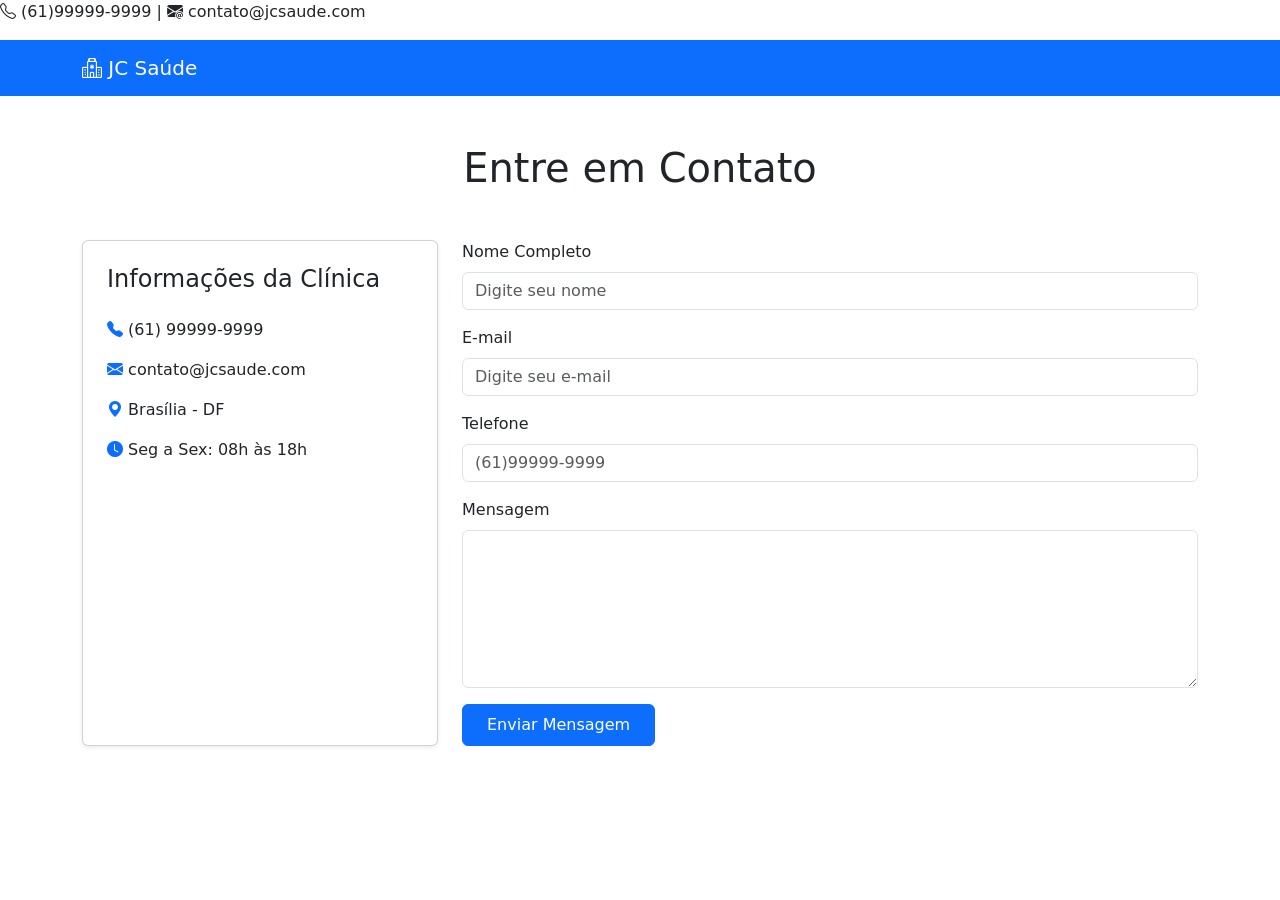
==== contato.html @ 6d7737a3 "feat: cria página de contato" ====
<!DOCTYPE html>
<html lang="pt-BR">

<head>
    <meta charset="UTF-8">
    <meta name="viewport"
    content="width=device-width, initial-scale=1.0">

    <title>Contato - JC Saúde System</title>

<!-- Bootstrap -->
     <link href="https://cdn.jsdelivr.net/npm/bootstrap@5.3.8/dist/css/bootstrap.min.css" rel="stylesheet">

<!-- Bootstrap Ícones -->
      <link rel="stylesheet" href="https://cdn.jsdelivr.net/npm/bootstrap-icons@1.13.1/font/bootstrap-icons.min.css">

<!-- CSS Personalizado -->
      <link rel="stylesheet" href="css/style.css">

</head>

<body>
<!-- Cabeçalho Superior -->  
 <header>
    <p>
        <i class="bi bi-telephone"></i> (61)99999-9999 | 
        <i class="bi bi-envelope-at-fill"></i> contato@jcsaude.com
    </p>
 </header>

 <!-- Navbar -->
  <nav class="navbar navbar-expand-lg bg-primary navbar-dark">
    <div class="container">
        <a class="navbar-brand" href="index.html">
            <i class="bi bi-hospital"></i> JC Saúde
        </a>
    </div>
  </nav>
  
<!-- Conteúdo Principal -->
   <main>

<!-- Seção Contato -->
    <section class="py-5">
        <div class="container">

<!-- Título -->
            <h1 class="text-center mb-5">
                Entre em Contato
            </h1>

            <div class="row align-items-center-start">

<!-- Informações da Clínica -->
                <div class="col-md-4 mb-4">

                    <div class="card shadow-sm p-4 h-100">

                        <h4 class="mb-4">
                            Informações da Clínica
                        </h4>

                        <p>
                            <i class="bi bi-telephone-fill text-primary"></i>
                            (61) 99999-9999
                        </p>

                        <p>
                            <i class="bi bi-envelope-fill text-primary"></i>
                            contato@jcsaude.com
                        </p>

                        <p>
                            <i class="bi bi-geo-alt-fill text-primary"></i>
                            Brasília - DF
                        </p>

                        <p>
                            <i class="bi bi-clock-fill text-primary"></i>
                            Seg a Sex: 08h às 18h
                        </p>

                    </div>
                  </div>           

<!-- Formulário -->
                  <div class="col-md-8 mb-4">

                   <form>                    
                        
<!-- Campo Nome -->
                        <div class="mb-3">
                            <label class="form-label">
                                Nome Completo
                            </label>
                            <input 
                            type="text" 
                            class="form-control" 
                            placeholder="Digite seu nome">
                        </div>

<!-- Campo E-mail -->
                        <div class="mb-3">
                            <label class="form-label">
                                E-mail
                            </label>
                            <input 
                            type="email" 
                            class="form-control" 
                            placeholder="Digite seu e-mail">
                        </div>

<!-- Campo Telefone -->
                        <div class="mb-3">
                            <label class="form-label">
                                Telefone
                            </label>
                            <input 
                            type="tel" 
                            class="form-control" 
                            placeholder="(61)99999-9999">
                        </div>

<!-- Campo Mensagem -->
                        <div class="mb-3">
                            <label class="form-label">
                                Mensagem
                            </label>
                            <textarea
                            class="form-control" 
                            rows="6"
                            placeholder="Digite sua mensagem">
                            </textarea>
                        </div>

<!-- Botão Enviar -->
                        <button
                        type="submit"
                        class="btn btn-primary px-4 py-2">
                         Enviar Mensagem
                        </button>

                    </form>

                </div>
              </div>
            </div>
          
    </section>
   </main>
</body>
</html>
---- css/style.css ----
/* Navegação */
html {
    scroll-behavior: smooth;
}

/* Efeito Hover dos Cards */
.card {transition: all 0.3s ease;
}

.card:hover {
    transform: translateY(-5px);
    box-shadow: 0 10px 25px rgba(0, 0, 0, 0.15);
}

/* Efeito Hover dos Botões */
.btn:hover {
    transform: translateY(-3px);
}
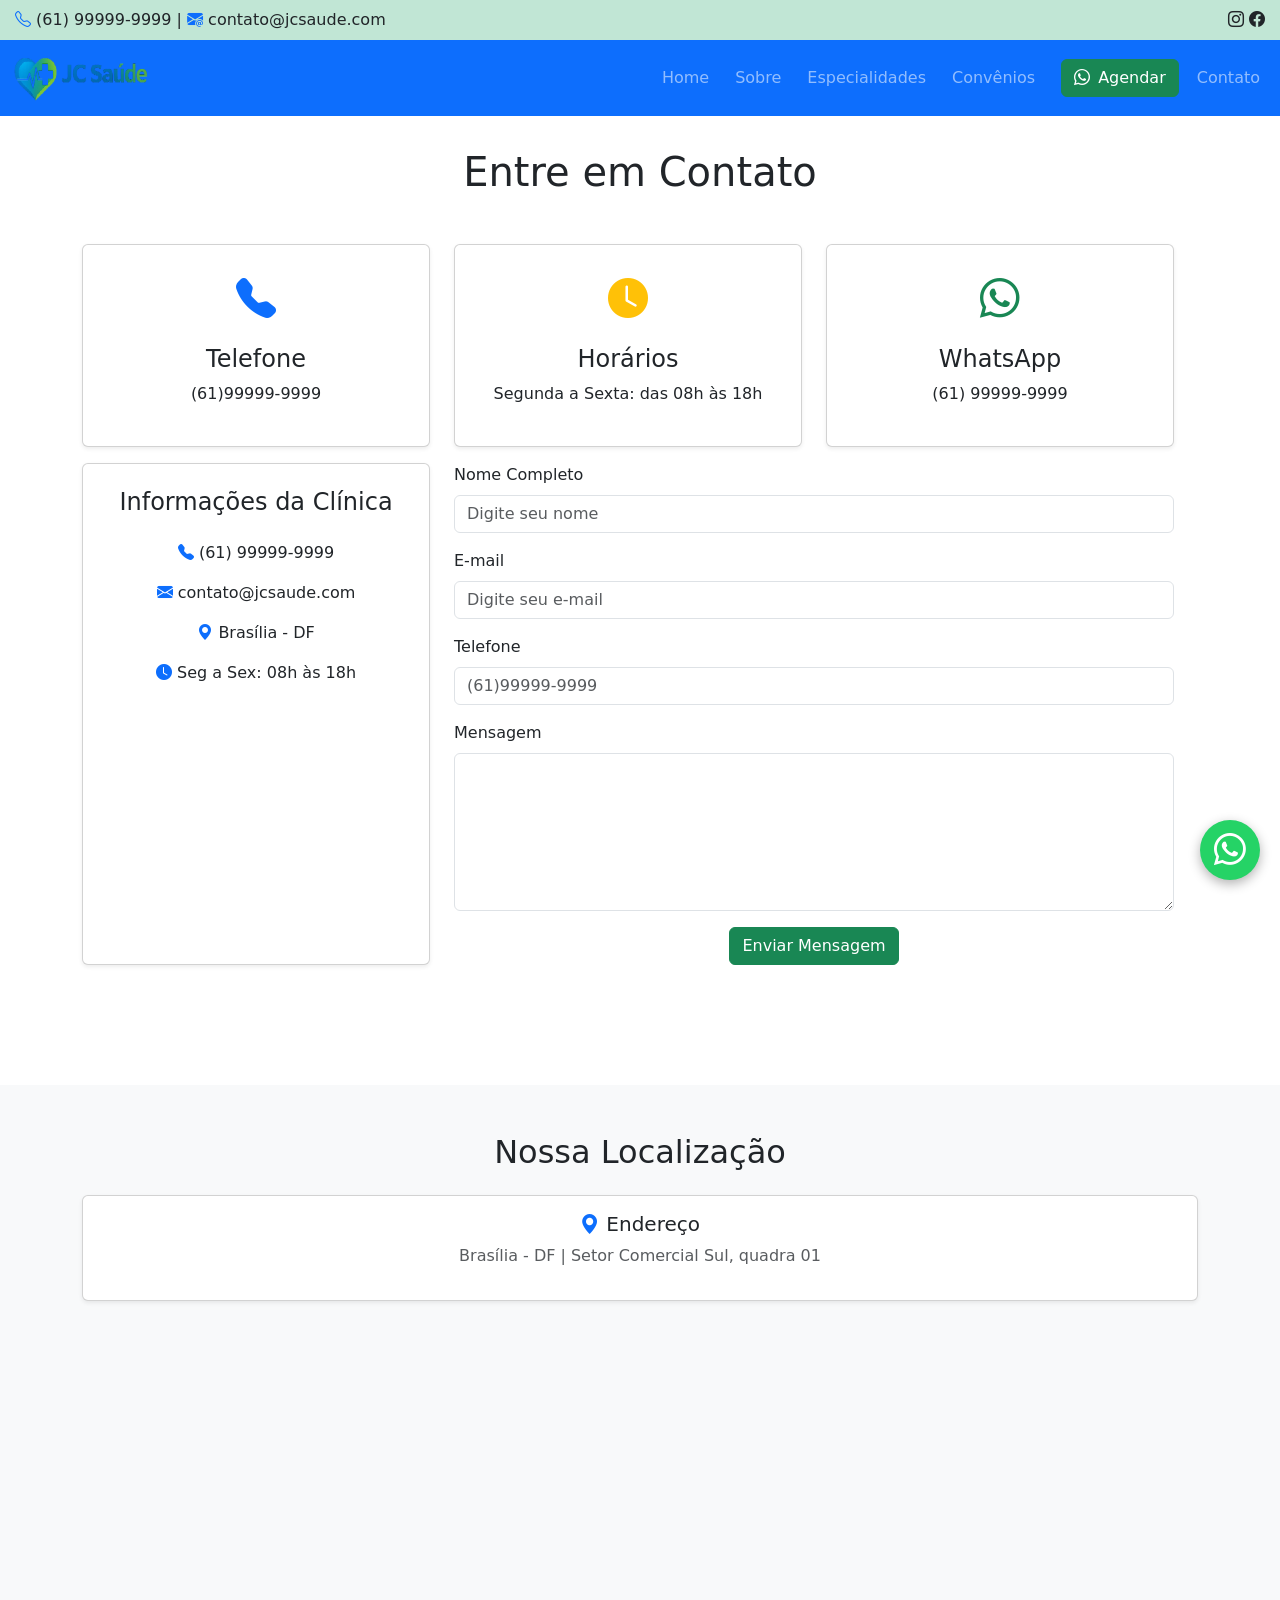
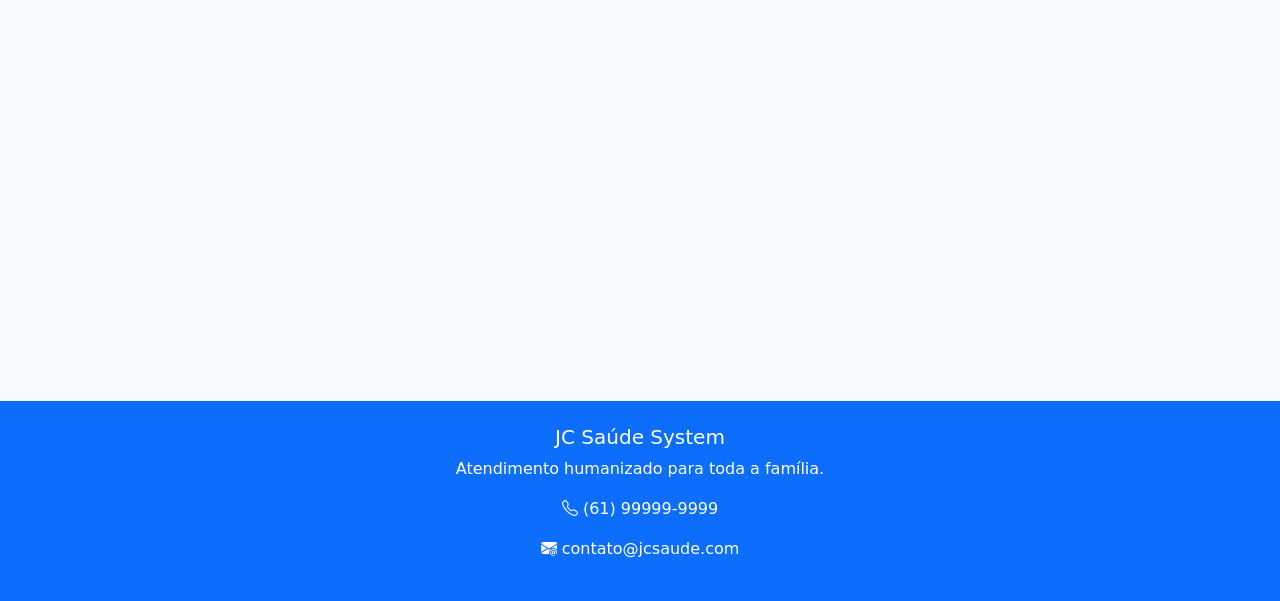
==== commit 0a9a1aa2: "Adiciona mapa e botão flutuante do WhatsApp" ====
--- a/contato.html
+++ b/contato.html
@@ -20,22 +20,80 @@
 </head>
 
 <body>
+
+<!-- Botão Flutuante WhatsApp --> 
+    <a href="https://wa.me/5561999999999" 
+       class="whatsapp-float" 
+       target="_blank">
+       <i class="bi bi-whatsapp"></i>
+    </a>
+
 <!-- Cabeçalho Superior -->  
  <header>
-    <p>
-        <i class="bi bi-telephone"></i> (61)99999-9999 | 
-        <i class="bi bi-envelope-at-fill"></i> contato@jcsaude.com
-    </p>
- </header>
-
- <!-- Navbar -->
-  <nav class="navbar navbar-expand-lg bg-primary navbar-dark">
-    <div class="container">
-        <a class="navbar-brand" href="index.html">
-            <i class="bi bi-hospital"></i> JC Saúde
-        </a>
-    </div>
-  </nav>
+        <div>
+          <i class="bi bi-telephone text-primary">
+          </i> (61) 99999-9999 | 
+          <i class="bi bi-envelope-at-fill text-primary">
+          </i> contato@jcsaude.com
+        </div>
+
+        <div>
+          <i class="bi bi-instagram"></i>
+          <i class="bi bi-facebook"></i>
+        </div>
+    </header>
+
+ <!-- Navbar Barra de Navegação -->
+  <nav class="navbar navbar-expand-lg bg-primary navbar-dark fixed-top">
+
+        <div class="container-fluid">
+
+          <a class="navbar-brand" href="index.html">
+            <img src="img/logo2.png" alt="JC Saúde" style="height: 50px;">
+          </a>
+            
+          <button class="navbar-toggler"
+              type="button"
+              data-bs-toggle="collapse"
+              data-bs-target="#menu">
+            <span class="navbar-toggler-icon"></span>
+          </button>
+
+          <div class="collapse navbar-collapse"
+          id="menu">
+
+          <ul class="navbar-nav ms-auto">
+
+            <li class="nav-item">
+              <a class="nav-link"href="index.html">Home</a>
+            </li>
+
+            <li class="nav-item">
+              <a class="nav-link"href="index.html#sobre">Sobre</a>
+            </li>
+
+            <li class="nav-item">
+              <a class="nav-link" href="index.html#especialidades">Especialidades</a>
+            </li>
+
+            <li class="nav-item">
+              <a class="nav-link" href="index.html#convenios">Convênios</a>
+            </li>
+
+            <li class="nav-item">
+              <a class="btn btn-success ms-2" href="index.html#agendamento">
+                <i class="bi bi-whatsapp me-2"></i>Agendar
+              </a>
+            </li>
+
+            <li class="nav-item">
+              <a class="nav-link" href="contato.html">Contato</a>
+            </li>
+
+          </ul>
+        </div>
+      </div>
+    </nav>
   
 <!-- Conteúdo Principal -->
    <main>
@@ -50,6 +108,33 @@
             </h1>
 
             <div class="row align-items-center-start">
+   
+<!-- Cards de Contato -->
+ <div class="row text-center mb-5">
+
+    <div class="col-md-4 mb-3">
+        <div class="card shadow-sm p-4">
+            <i class="bi bi-telephone-fill text-primary fs-1"></i>
+            <h4 class="mt-3">Telefone</h4>
+            <p>(61)99999-9999</p>
+        </div>
+    </div>
+
+    <div class="col-md-4 mb-3">
+        <div class="card shadow-sm p-4">
+            <i class="bi bi-clock-fill text-warning fs-1"></i>
+            <h4 class="mt-3">Horários</h4>
+            <p>Segunda a Sexta: das 08h às 18h</p>
+        </div>
+    </div>
+
+    <div class="col-md-4 mb-3">
+        <div class="card shadow-sm p-4">
+            <i class="bi bi-whatsapp text-success fs-1"></i>
+            <h4 class="mt-3">WhatsApp</h4>
+            <p>(61) 99999-9999</p>
+        </div>
+    </div>
 
 <!-- Informações da Clínica -->
                 <div class="col-md-4 mb-4">
@@ -90,7 +175,7 @@
                         
 <!-- Campo Nome -->
                         <div class="mb-3">
-                            <label class="form-label">
+                            <label class="form-label text-start d-block">
                                 Nome Completo
                             </label>
                             <input 
@@ -101,7 +186,7 @@
 
 <!-- Campo E-mail -->
                         <div class="mb-3">
-                            <label class="form-label">
+                            <label class="form-label text-start d-block">
                                 E-mail
                             </label>
                             <input 
@@ -112,7 +197,7 @@
 
 <!-- Campo Telefone -->
                         <div class="mb-3">
-                            <label class="form-label">
+                            <label class="form-label text-start d-block">
                                 Telefone
                             </label>
                             <input 
@@ -123,7 +208,7 @@
 
 <!-- Campo Mensagem -->
                         <div class="mb-3">
-                            <label class="form-label">
+                            <label class="form-label text-start d-block">
                                 Mensagem
                             </label>
                             <textarea
@@ -136,7 +221,7 @@
 <!-- Botão Enviar -->
                         <button
                         type="submit"
-                        class="btn btn-primary px-4 py-2">
+                        class="btn btn-success">
                          Enviar Mensagem
                         </button>
 
@@ -148,5 +233,54 @@
           
     </section>
    </main>
+
+   <!-- Localização -->
+     <section class="py-5 bg-light">
+        <div class="container">
+
+            <h2 class="text-center mb-4">
+                Nossa Localização
+            </h2>
+
+            <div class=" card shadow-sm mb-4">
+                <div class="card-body text-center">
+                    <h5>
+                        <i class="bi bi-geo-alt-fill text-primary"></i>
+                        Endereço
+                    </h5>
+                    <p class="text-center text-muted mb-3">
+                        Brasília - DF | Setor Comercial Sul, quadra 01
+                    </p>
+                </div>
+            </div>
+
+            <div class="ratio ratio-16x9">
+                <iframe src="https://www.google.com/maps/embed?pb=!1m18!1m12!1m3!1d245796.23966469977!2d-48.10217360681622!3d-15.72115649950238!2m3!1f0!2f0!3f0!3m2!1i1024!2i768!4f13.1!3m3!1m2!1s0x935a3d18df9ae275%3A0x738470e469754a24!2sBras%C3%ADlia%20-%20Plano%20Piloto%2C%20Bras%C3%ADlia%20-%20DF!5e0!3m2!1spt-BR!2sbr!4v1781704507107!5m2!1spt-BR!2sbr"
+                style="border:0;" 
+                allowfullscreen="" 
+                 loading="lazy">  
+                 referrerpolicy="no-referrer-when-downgrade">                
+                </iframe>
+            </div>
+
+        </div>
+
+     </section>
+
+   <!-- Rodapé -->
+    <footer id="contato" class="bg-primary text-white py-4">
+      
+      <div class="container text-center">
+
+        <h5>JC Saúde System</h5>
+
+        <p>Atendimento humanizado para toda a família.</p>
+
+        <p><i class="bi bi-telephone"></i> (61) 99999-9999</p>
+
+        <p><i class="bi bi-envelope-at-fill"></i> contato@jcsaude.com</p>
+
+      </div>
+    </footer>
 </body>
 </html>
--- a/css/style.css
+++ b/css/style.css
@@ -10,9 +10,79 @@
 .card:hover {
     transform: translateY(-5px);
     box-shadow: 0 10px 25px rgba(0, 0, 0, 0.15);
+    background-color: #28a745;
+    color: white;
 }
 
 /* Efeito Hover dos Botões */
 .btn:hover {
-    transform: translateY(-3px);
+    color: white !important;
+}
+
+
+/* Cabeçalho Superior */
+header {
+    height: 40px;
+    background-color: #c1e6d5;
+    padding: 8px 15px;
+    display: flex;
+    justify-content: space-between;
+    align-items: center;
+}
+header i:hover {
+    cursor: pointer;
+    transition: 0.3s;
+    color: #0d6efd;
+}
+
+/* Menu Fixo */
+.navbar.fixed-top {
+top: 40px;
+}
+
+.navbar-nav .nav-link {
+    font-family: 1.2rem;
+    font-weight: 500;
+}
+
+header {
+    position: fixed;
+    top: 0;
+    width: 100%;
+    z-index: 1030;
+}
+.navbar-nav {
+    display: flex;
+    align-items: center;
+    gap: 10px;
+}
+body {
+    padding-top: 100px;
+}
+
+/* Botão Flutuante WhatsApp */
+.whatsapp-float {
+    position: fixed;
+    width: 60px;
+    height: 60px;
+    bottom: 20px;
+    right: 20px;
+
+    background-color: #25D366;
+    color: white;
+
+    border-radius: 50%;
+    display: flex;
+    justify-content: center;
+    align-items: center;
+    font-size: 32px;
+    text-decoration: none;
+    box-shadow: 0 4px 12px rgba(0,0,0,0.3);
+    z-index: 9999;
+    transition: 0.3s;
+}
+
+.whatsapp-float:hover {
+    transform: scale(1.1);
+    color: white;
 }
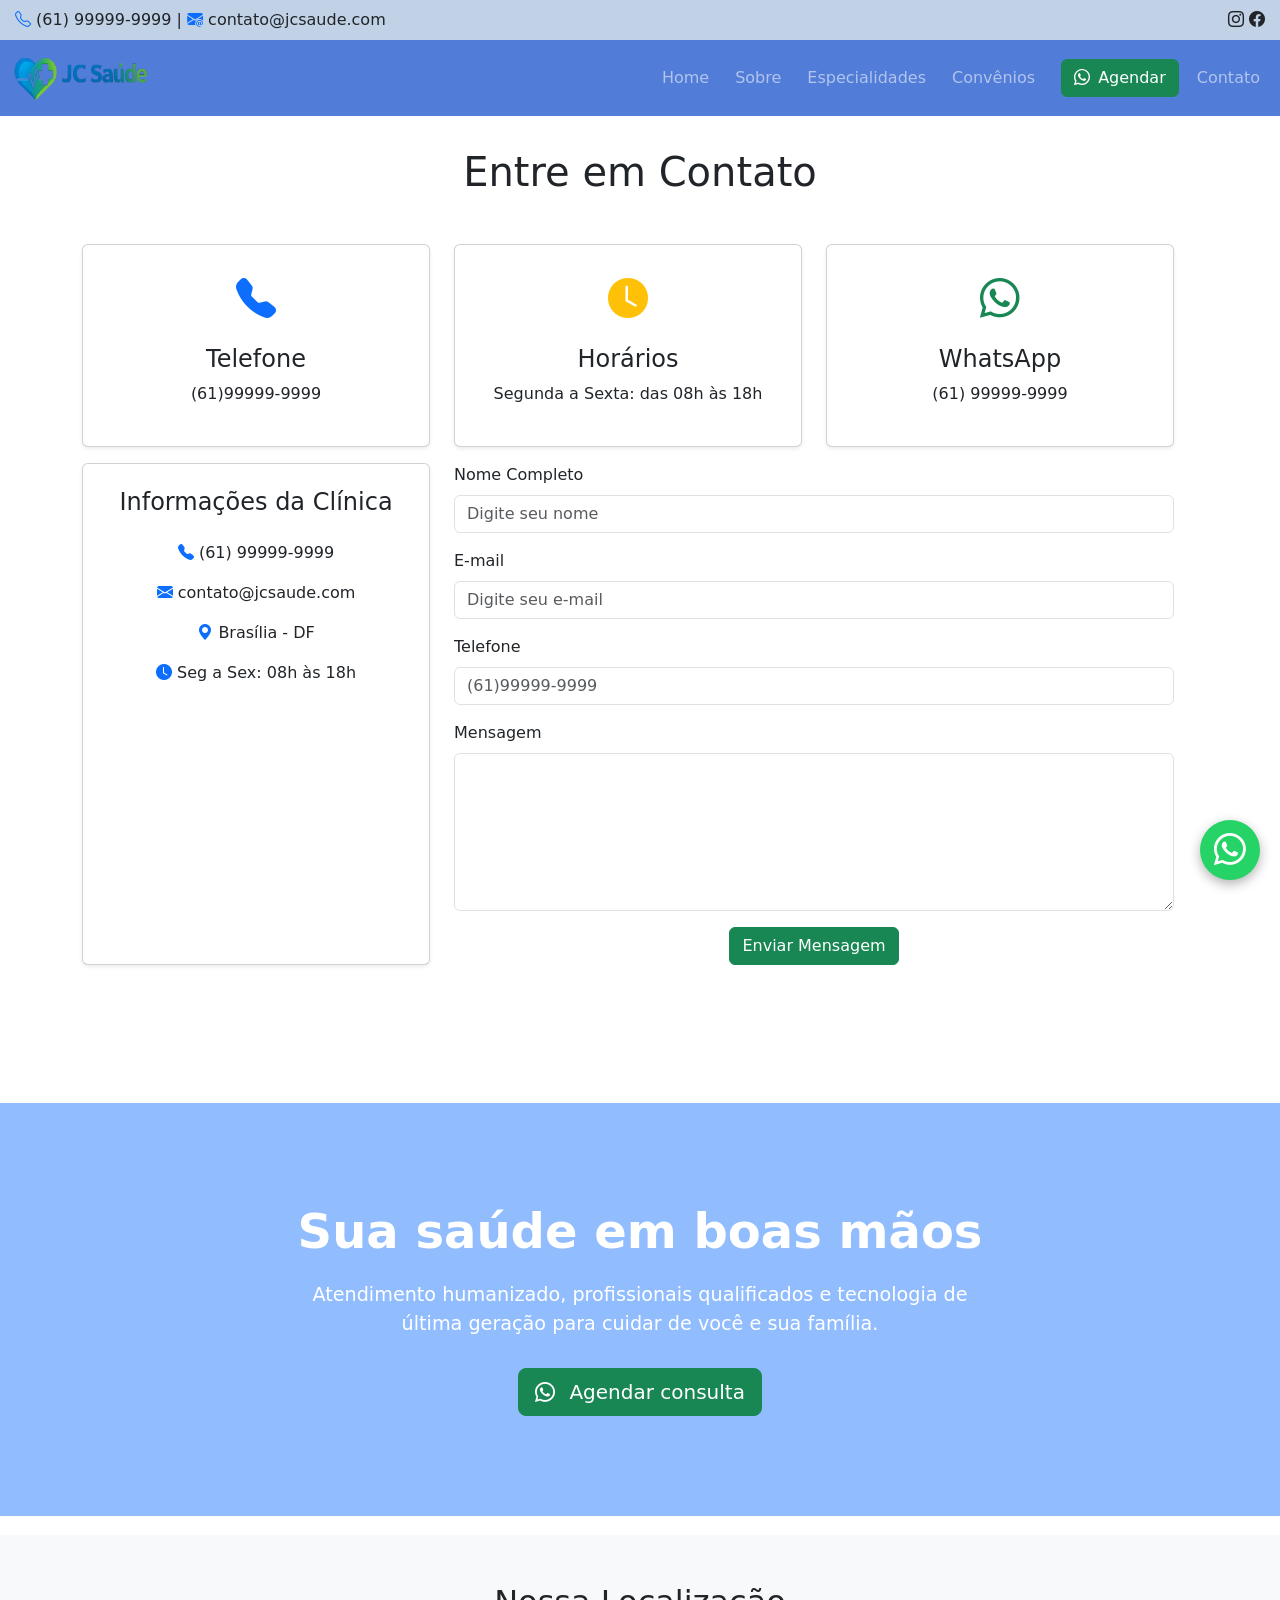
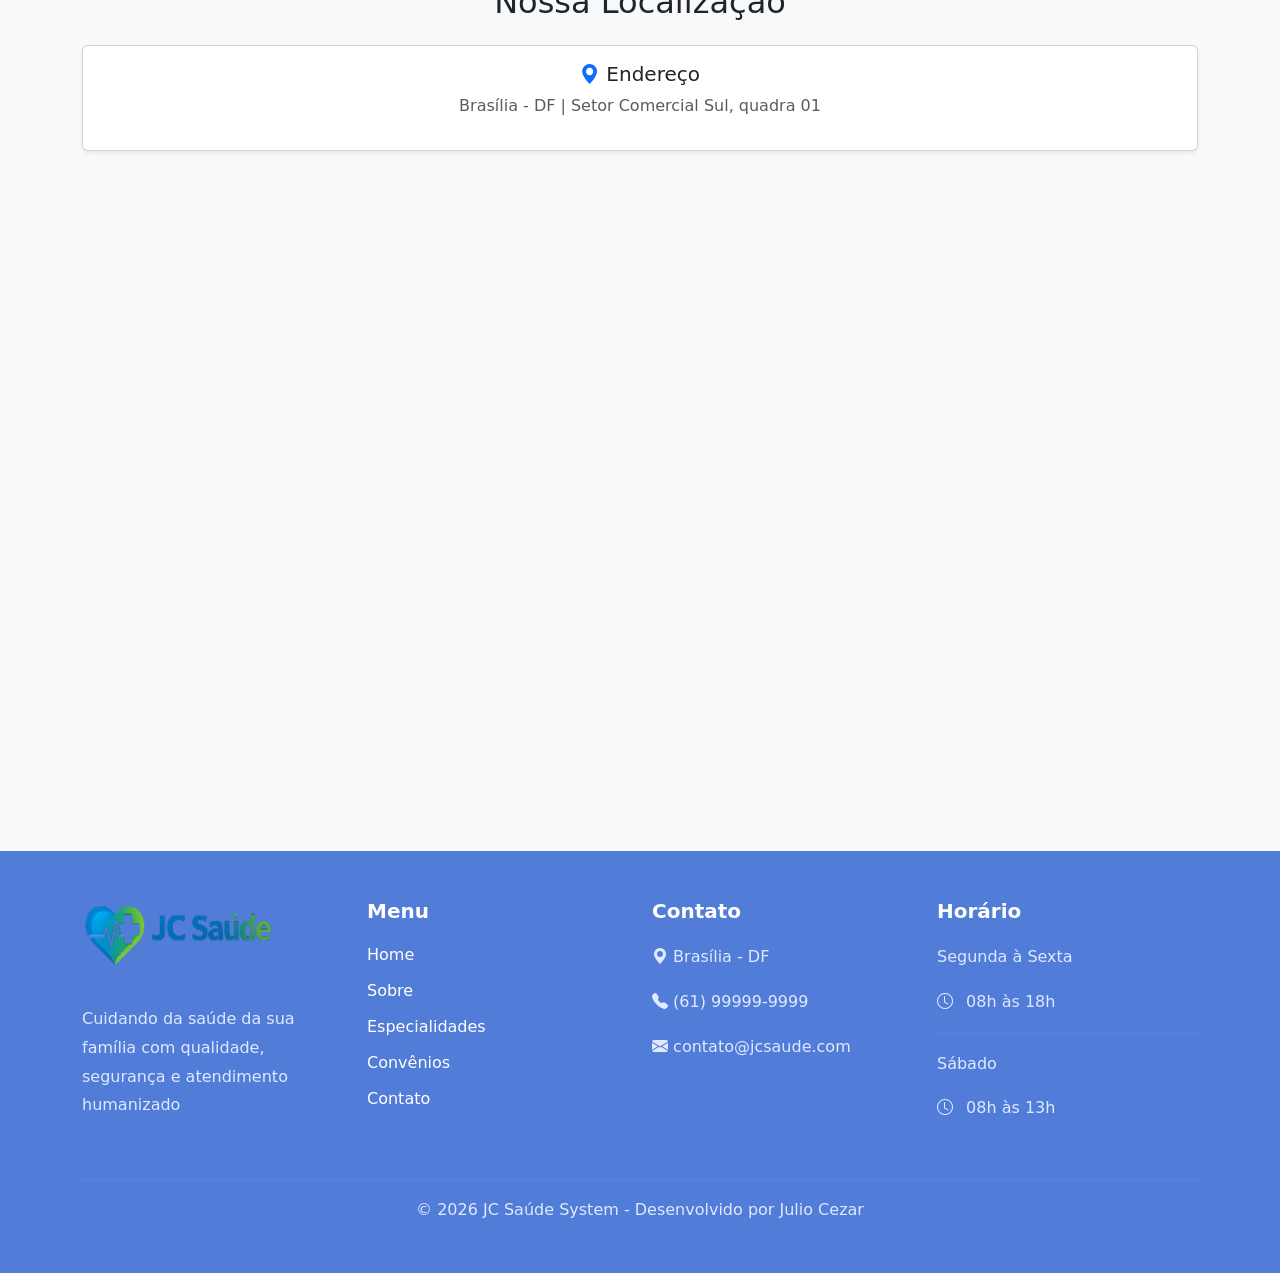
==== commit 377c551f: "Adiciona cards de especialidades com marca d´água e efeito parallax" ====
--- a/contato.html
+++ b/contato.html
@@ -44,7 +44,7 @@
     </header>
 
  <!-- Navbar Barra de Navegação -->
-  <nav class="navbar navbar-expand-lg bg-primary navbar-dark fixed-top">
+  <nav class="navbar navbar-expand-lg navbar-dark fixed-top">
 
         <div class="container-fluid">
 
@@ -234,7 +234,25 @@
     </section>
    </main>
 
-   <!-- Localização -->
+<!-- Seção Parallax -->
+<section class="parallax-contato">
+  <div class="parallax-overlay">
+    <div class="container text-center">
+      <h2>Sua saúde em boas mãos</h2>
+      <p>
+        Atendimento humanizado, profissionais qualificados e tecnologia de última
+        geração para cuidar de você e sua família.
+      </p>
+      <a href="https://wa.me/5561999999999" 
+        class="btn btn-success btn-lg">
+      <i class="bi bi-whatsapp me-2"></i>
+        Agendar consulta
+      </a>
+    </div>
+  </div>
+</section>
+
+<!-- Localização -->
      <section class="py-5 bg-light">
         <div class="container">
 
@@ -258,7 +276,7 @@
                 <iframe src="https://www.google.com/maps/embed?pb=!1m18!1m12!1m3!1d245796.23966469977!2d-48.10217360681622!3d-15.72115649950238!2m3!1f0!2f0!3f0!3m2!1i1024!2i768!4f13.1!3m3!1m2!1s0x935a3d18df9ae275%3A0x738470e469754a24!2sBras%C3%ADlia%20-%20Plano%20Piloto%2C%20Bras%C3%ADlia%20-%20DF!5e0!3m2!1spt-BR!2sbr!4v1781704507107!5m2!1spt-BR!2sbr"
                 style="border:0;" 
                 allowfullscreen="" 
-                 loading="lazy">  
+                 loading="lazy" 
                  referrerpolicy="no-referrer-when-downgrade">                
                 </iframe>
             </div>
@@ -268,19 +286,78 @@
      </section>
 
    <!-- Rodapé -->
-    <footer id="contato" class="bg-primary text-white py-4">
+    <footer class="footer-jc text-white py-5">
       
-      <div class="container text-center">
-
-        <h5>JC Saúde System</h5>
-
-        <p>Atendimento humanizado para toda a família.</p>
-
-        <p><i class="bi bi-telephone"></i> (61) 99999-9999</p>
-
-        <p><i class="bi bi-envelope-at-fill"></i> contato@jcsaude.com</p>
-
+      <div class="container">
+
+        <div class="row">
+          <div class="col-lg-3 mb-4">
+
+            <img src="img/logo2.png" 
+                 alt="JC Saúde"
+                 style="height: 70px;">
+
+                 <p class="mt-3">Cuidando da saúde da sua família com qualidade, 
+                  segurança e atendimento humanizado
+                 </p>
+               </div>
+
+          <div class="col-lg-3 mb-4">
+            <h5>Menu</h5>
+            <ul class="list-unstyled">
+              <li><a href="index.html#inicio">Home</a></li>
+              <li><a href="index.html#sobre">Sobre</a></li>
+              <li><a href="index.html#especialidades">Especialidades</a></li>
+              <li><a href="index.html#convenios">Convênios</a></li>
+              <li><a href="#">Contato</a></li>
+            </ul>
+          </div>
+
+           <div class="col-lg-3 mb-4">
+            <h5>Contato</h5>
+            <p>
+              <i class="bi bi-geo-alt-fill"></i>
+              Brasília - DF
+            </p>
+
+            <p>
+              <i class="bi bi-telephone-fill"></i>
+              (61) 99999-9999
+            </p>
+
+            <p>
+              <i class="bi bi-envelope-fill"></i>
+              contato@jcsaude.com
+            </p>
+         </div>
+
+           <div class="col-lg-3 mb-4">
+            <h5>Horário</h5>
+            <p>Segunda à Sexta</p>
+            <p>
+                <i class="bi bi-clock me-2"></i>
+                08h às 18h
+            </p>
+            <hr>
+            <p>Sábado</p>
+            <p>
+                <i class="bi bi-clock me-2"></i>
+                08h às 13h
+            </p>
+        </div>
+      </div>
+      <hr>
+      
+      <div class="text-center">
+        <p class="mb-0">
+          © <span id="ano"></span> JC Saúde System - Desenvolvido por Julio Cezar
+        </p>
+        </div>
       </div>
     </footer>
+
+<!-- Include All JS -->
+    <script src="https://cdn.jsdelivr.net/npm/bootstrap@5.3.8/dist/js/bootstrap.bundle.min.js"></script>
+    <script src="js/script.js"></script>
 </body>
 </html>
--- a/css/style.css
+++ b/css/style.css
@@ -10,7 +10,7 @@
 .card:hover {
     transform: translateY(-5px);
     box-shadow: 0 10px 25px rgba(0, 0, 0, 0.15);
-    background-color: #28a745;
+    background-color: #74e08b;
     color: white;
 }
 
@@ -23,7 +23,7 @@
 /* Cabeçalho Superior */
 header {
     height: 40px;
-    background-color: #c1e6d5;
+    background-color: #c1d2e6;
     padding: 8px 15px;
     display: flex;
     justify-content: space-between;
@@ -33,6 +33,9 @@
     cursor: pointer;
     transition: 0.3s;
     color: #0d6efd;
+}
+.navbar {
+    background-color: #517cd8;
 }
 
 /* Menu Fixo */
@@ -85,4 +88,267 @@
 .whatsapp-float:hover {
     transform: scale(1.1);
     color: white;
+}
+/* Carousel Principal */
+.carousel-item img {
+    height: 500px;
+    object-fit: cover;
+}
+.carousel-caption {
+    left: 3%;
+    right: auto;
+    text-align: left;
+    padding: 25px;
+    border-radius: 15px;
+    max-width: 550px;
+    bottom: 10%;
+}
+.carousel-caption h1, .carousel-caption h2 {
+    color: #0d6efd;
+    font-weight: bold;
+    text-shadow: 2px 2px 6px rgba(0, 0, 0, 35);
+}
+.carousel-caption p {
+    color: #c6cfdb;
+    font-size: 1.4rem;
+    font-weight: bold;
+}
+
+/* Indicadores do Carousel */
+.carousel-indicators button {
+    width: 12px;
+    height: 12px;
+    border-radius: 50%;
+    margin: 0 6px;
+}
+.carousel-control-prev-icon, .carousel-control-next-icon {
+    width: 50px;
+    height: 50px;
+}
+/* Camada escura do Carousel */
+.carousel-item {
+    position: relative;
+}
+.carousel-overlay {
+    position: absolute;
+    top: 0;
+    left: 0;
+    width: 100%;
+    height: 100%;
+    background: rgba(0, 0, 0, 0.35);
+    z-index: 1;
+}
+.carousel-caption {
+    z-index: 2;
+}
+
+/* Cards abaixo do Carousel */
+.cards-home {
+    margin-top: -90px;
+    position: relative;
+    z-index: 10;
+}
+.card-home {
+border: none;
+border-radius: 15px;
+padding: 35px;
+text-align: center;
+transition: 0.3s ease;
+background: white;
+}
+.card-home i {
+    font-size: 50px;
+    color: #0d6efd;
+    margin-bottom: 20px;
+}
+.card-home h3 {
+    font-weight: bold;
+    margin-bottom: 15px;
+}
+.card-home p {
+    color: #666;
+}
+.card-home a {
+    text-decoration: none;
+    font-weight: bold;
+}
+.card-home:hover {
+    transform: translateY(-10px);
+    box-shadow: 0 20px 40px rgba(0,0,0,0.18)
+}
+
+/* Hero Section */
+.hero-section {
+    background: #fff;
+    padding: 80px 0;
+}
+.hero-section h2 {
+    color: #0d6efd;
+    font-size: 2.8rem;
+    font-weight: 600;
+    margin-bottom: 20px;
+}
+.hero-section p {
+    max-width: 850px;
+    margin: auto;
+    font-size: 1.2rem;
+    color: #6c757d;
+    line-height: 1.8;
+}
+
+/* Animação do Menu */
+.navbar {
+    transition: all 0.3s ease;
+}
+.navbar.rolando {
+    box-shadow: 0 4px 15px rgba(0,0,0,0.2);
+}
+
+/* Cabeçalho Animado */
+header {
+    transition: all 0.4s ease;
+}
+header.esconder {
+    transform: translateY(-100%);
+    opacity: 0;
+}
+.navbar {
+    transition: top 0.4s ease;
+}
+.navbar.subir {
+    top: 0 !important;
+}
+
+/* Rodapé */
+.footer-jc {
+    background: linear-gradient(135deg,#517cd8,#517cd8);
+}
+.footer-jc h5 {
+    font-weight: bold;
+    margin-bottom: 20px;
+}
+.footer-jc p {
+    color: #dfe9ff;
+    line-height: 1.8;
+}
+.footer-jc ul {
+    padding: 0;
+}
+.footer-jc ul li {
+    list-style: none;
+    margin-bottom: 12px;
+}
+.footer-jc a {
+    color: white;
+    text-decoration: none;
+    transition: 0.3s;
+}
+.footer-jc a:hover {
+    color: #7ee787;
+    padding-left: 8px;
+}
+.footer-jc hr {
+    border-color: rgba(255, 255, 255, .25);
+}
+.footer-jc img {
+    margin-bottom: 20px;
+}
+/* Especialidades Médicas */
+.linha-titulo {
+width: 90px;
+height: 4px;
+background: #0d6efd;
+margin: 10px auto 25px;
+border-radius: 10px;
+}
+/* Cards das Especialidades */
+.card-especialidade {
+    position: relative;
+    background: #f3f9ff;
+    border-radius: 20px;
+    padding: 35px 25px;
+    text-align: center;
+    overflow: hidden;
+    box-shadow: 0 10px 30px rgba(0, 0, 0,0.8);
+    transition: .35s;
+    border: 2px solid #0d6efd;
+}
+.card-especialidade:hover {
+    transform: translateY(-10px);
+    box-shadow: 0 18px 35px rgba(0, 0, 0,.18);
+}
+.icone-especialidade {
+    width: 80px;
+    height: 80px;
+    background: #0d6efd;
+    color: white;
+    border-radius: 50px;
+    display: flex;
+    justify-content: center;
+    align-items: center;
+    margin: auto auto 25px;
+    font-size: 35px;
+}
+.card-especialidade h4 {
+    font-weight: 700;
+    margin-bottom: 15px;
+}
+.card-especialidade p {
+    color: #666;
+    margin-bottom: 25px;
+    min-height: 70px;
+}
+/* Marca d´água dos Cards */
+.card-especialidade::before {
+content: "";
+position: absolute;
+top: 50%;
+left: 50%;
+transform: translate(-50%, -50%);
+width: 300px;
+height: 300px;
+background-image: var(--watermark);
+background-repeat: no-repeat;
+background-position: center;
+background-size: contain;
+opacity: 0.15;
+z-index: 0;
+}
+.card-especialidade>* {
+    position: relative;
+    z-index: 1;
+}
+
+/* Parallax- Página de Contato */
+.parallax-contato {
+    background-image: url("../img/parallax-contato.png");
+    background-attachment: fixed;
+    background-position: center;
+    background-repeat: no-repeat;
+    background-size: cover;
+    min-height: 450px;
+    display: flex;
+    align-items: center;
+    justify-content: center;
+}
+.parallax-overlay {
+    width: 100%;
+    height: 100%;
+    background: rgba(13, 110, 253, 0.45);
+    display: flex;
+    align-items: center;
+    justify-content: center;
+    padding: 100px 20px;
+}
+.parallax-overlay h2 {
+    color: #fff;
+    font-size: 3rem;
+    font-weight: 700;
+    margin-bottom: 20px;
+}
+.parallax-overlay p {
+    color: #fff;
+    font-size: 1.2rem;
+    max-width: 700px;
+    margin: 0 auto 30px;
 }
